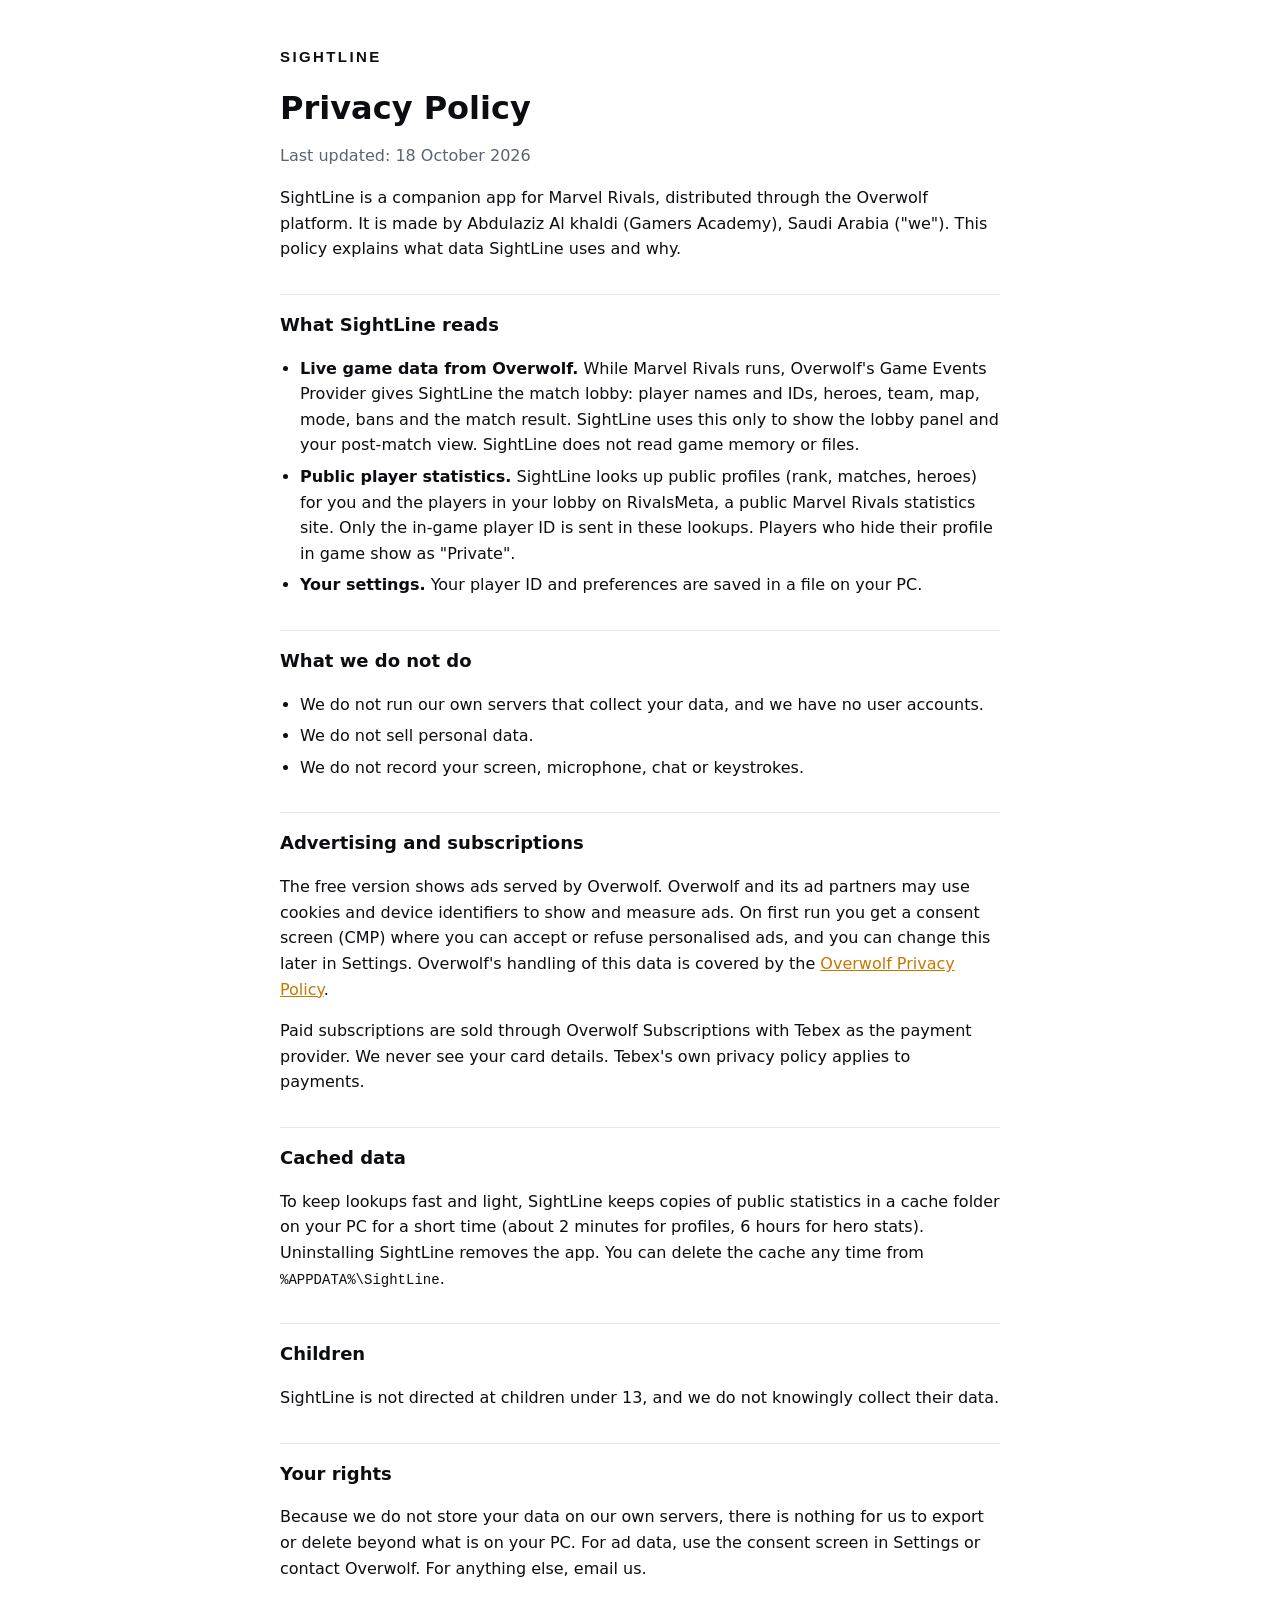
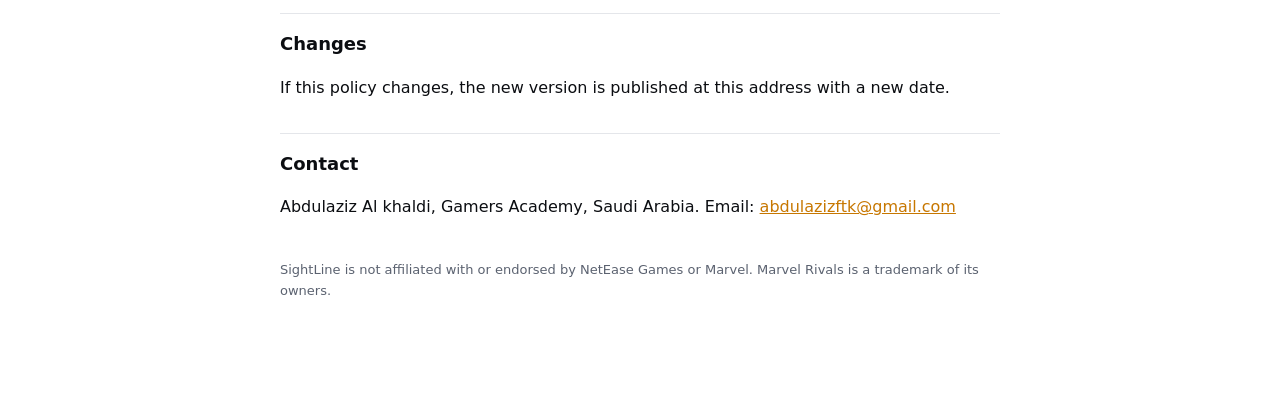
==== privacy.html @ fd4c61a2 "Add files via upload" ====
<!doctype html>
<html lang="en">
<head>
<meta charset="utf-8">
<meta name="viewport" content="width=device-width, initial-scale=1">
<title>SightLine Privacy Policy</title>
<link rel="stylesheet" href="legal.css">
</head>
<body>
<main>
<p class="brand">SIGHTLINE</p>
<h1>Privacy Policy</h1>
<p class="muted">Last updated: 18 October 2026</p>

<p>SightLine is a companion app for Marvel Rivals, distributed through the Overwolf platform. It is made by Abdulaziz Al khaldi (Gamers Academy), Saudi Arabia ("we"). This policy explains what data SightLine uses and why.</p>

<h2>What SightLine reads</h2>
<ul>
  <li><b>Live game data from Overwolf.</b> While Marvel Rivals runs, Overwolf's Game Events Provider gives SightLine the match lobby: player names and IDs, heroes, team, map, mode, bans and the match result. SightLine uses this only to show the lobby panel and your post-match view. SightLine does not read game memory or files.</li>
  <li><b>Public player statistics.</b> SightLine looks up public profiles (rank, matches, heroes) for you and the players in your lobby on RivalsMeta, a public Marvel Rivals statistics site. Only the in-game player ID is sent in these lookups. Players who hide their profile in game show as "Private".</li>
  <li><b>Your settings.</b> Your player ID and preferences are saved in a file on your PC.</li>
</ul>

<h2>What we do not do</h2>
<ul>
  <li>We do not run our own servers that collect your data, and we have no user accounts.</li>
  <li>We do not sell personal data.</li>
  <li>We do not record your screen, microphone, chat or keystrokes.</li>
</ul>

<h2>Advertising and subscriptions</h2>
<p>The free version shows ads served by Overwolf. Overwolf and its ad partners may use cookies and device identifiers to show and measure ads. On first run you get a consent screen (CMP) where you can accept or refuse personalised ads, and you can change this later in Settings. Overwolf's handling of this data is covered by the <a href="https://www.overwolf.com/legal/privacy/">Overwolf Privacy Policy</a>.</p>
<p>Paid subscriptions are sold through Overwolf Subscriptions with Tebex as the payment provider. We never see your card details. Tebex's own privacy policy applies to payments.</p>

<h2>Cached data</h2>
<p>To keep lookups fast and light, SightLine keeps copies of public statistics in a cache folder on your PC for a short time (about 2 minutes for profiles, 6 hours for hero stats). Uninstalling SightLine removes the app. You can delete the cache any time from <code>%APPDATA%\SightLine</code>.</p>

<h2>Children</h2>
<p>SightLine is not directed at children under 13, and we do not knowingly collect their data.</p>

<h2>Your rights</h2>
<p>Because we do not store your data on our own servers, there is nothing for us to export or delete beyond what is on your PC. For ad data, use the consent screen in Settings or contact Overwolf. For anything else, email us.</p>

<h2>Changes</h2>
<p>If this policy changes, the new version is published at this address with a new date.</p>

<h2>Contact</h2>
<p>Abdulaziz Al khaldi, Gamers Academy, Saudi Arabia. Email: <a href="mailto:abdulazizftk@gmail.com">abdulazizftk@gmail.com</a></p>

<p class="muted small">SightLine is not affiliated with or endorsed by NetEase Games or Marvel. Marvel Rivals is a trademark of its owners.</p>
</main>
</body>
</html>
---- legal.css ----
:root { --bg: #FFFFFF; --text: #0B0D11; --muted: #5B6270; --line: #E4E6EA; --amber: #C77700; }
@media (prefers-color-scheme: dark) { :root { --bg: #07080B; --text: #F3F4F6; --muted: #8E95A2; --line: #1F232B; --amber: #FFB224; } }
html { background: var(--bg); color: var(--text); }
body { margin: 0; font: 16px/1.6 "Segoe UI Variable Text", "Segoe UI", system-ui, sans-serif; }
main { max-width: 720px; margin: 0 auto; padding: 48px 16px 80px; }
.brand { font: 600 15px Bahnschrift, "Segoe UI", sans-serif; letter-spacing: .16em; margin: 0 0 24px; }
h1 { font-size: 32px; line-height: 1.2; margin: 0 0 4px; }
h2 { font-size: 18px; margin: 32px 0 6px; padding-top: 16px; border-top: 1px solid var(--line); }
a { color: var(--amber); }
ul { padding-left: 20px; }
li { margin: 6px 0; }
code { font-size: 14px; }
.muted { color: var(--muted); }
.small { font-size: 13px; margin-top: 40px; }
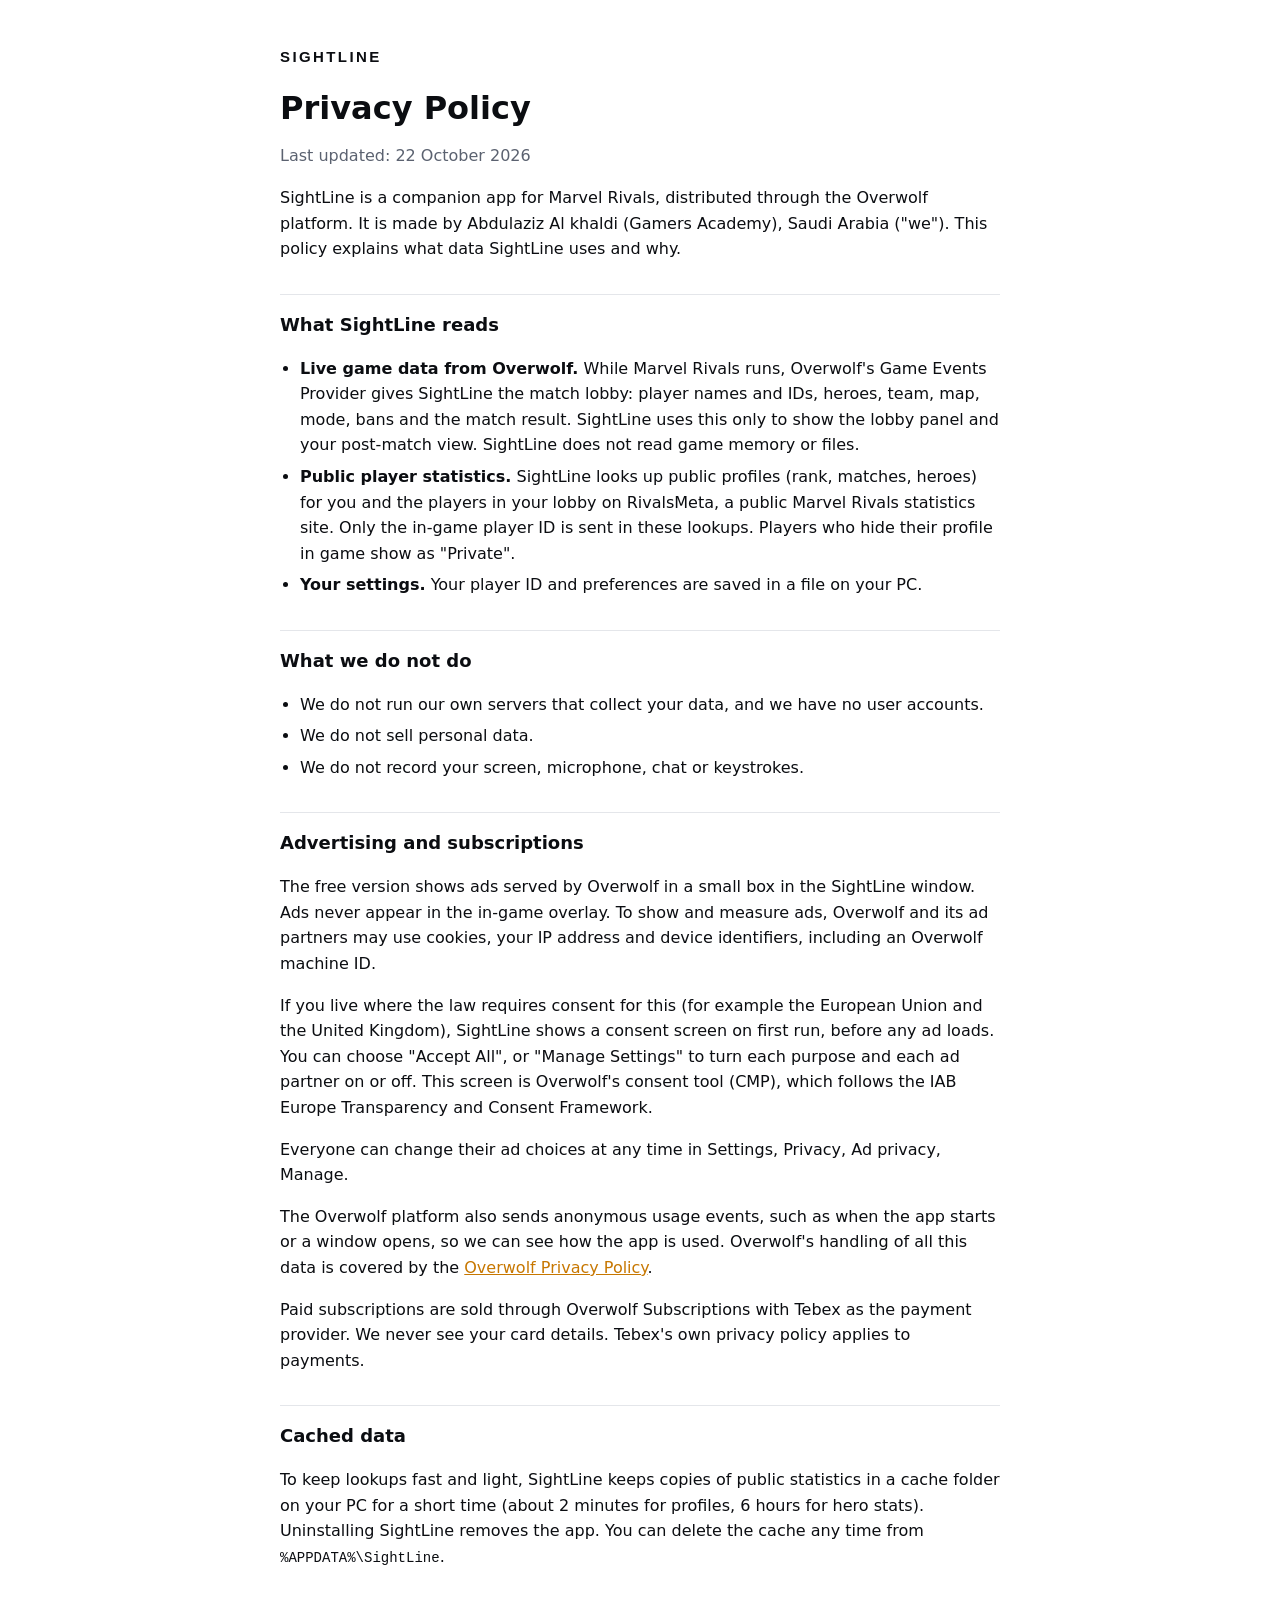
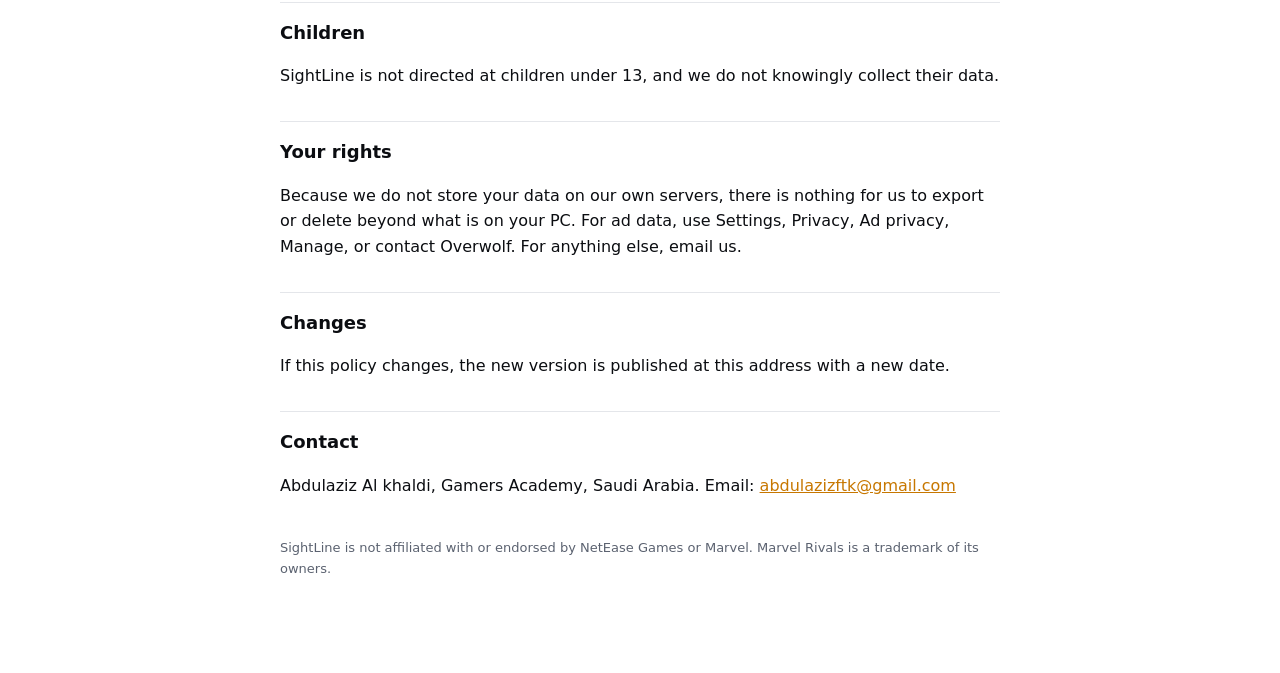
==== commit 0dc6f3fb: "Privacy: Overwolf ads, CMP and usage events Co-Authored-By: Claude Fable 5.1 <noreply@anthropic.com>" ====
--- a/privacy.html
+++ b/privacy.html
@@ -10,7 +10,7 @@
 <main>
 <p class="brand">SIGHTLINE</p>
 <h1>Privacy Policy</h1>
-<p class="muted">Last updated: 18 October 2026</p>
+<p class="muted">Last updated: 22 October 2026</p>
 
 <p>SightLine is a companion app for Marvel Rivals, distributed through the Overwolf platform. It is made by Abdulaziz Al khaldi (Gamers Academy), Saudi Arabia ("we"). This policy explains what data SightLine uses and why.</p>
 
@@ -29,7 +29,10 @@
 </ul>
 
 <h2>Advertising and subscriptions</h2>
-<p>The free version shows ads served by Overwolf. Overwolf and its ad partners may use cookies and device identifiers to show and measure ads. On first run you get a consent screen (CMP) where you can accept or refuse personalised ads, and you can change this later in Settings. Overwolf's handling of this data is covered by the <a href="https://www.overwolf.com/legal/privacy/">Overwolf Privacy Policy</a>.</p>
+<p>The free version shows ads served by Overwolf in a small box in the SightLine window. Ads never appear in the in-game overlay. To show and measure ads, Overwolf and its ad partners may use cookies, your IP address and device identifiers, including an Overwolf machine ID.</p>
+<p>If you live where the law requires consent for this (for example the European Union and the United Kingdom), SightLine shows a consent screen on first run, before any ad loads. You can choose "Accept All", or "Manage Settings" to turn each purpose and each ad partner on or off. This screen is Overwolf's consent tool (CMP), which follows the IAB Europe Transparency and Consent Framework.</p>
+<p>Everyone can change their ad choices at any time in Settings, Privacy, Ad privacy, Manage.</p>
+<p>The Overwolf platform also sends anonymous usage events, such as when the app starts or a window opens, so we can see how the app is used. Overwolf's handling of all this data is covered by the <a href="https://www.overwolf.com/legal/privacy/">Overwolf Privacy Policy</a>.</p>
 <p>Paid subscriptions are sold through Overwolf Subscriptions with Tebex as the payment provider. We never see your card details. Tebex's own privacy policy applies to payments.</p>
 
 <h2>Cached data</h2>
@@ -39,7 +42,7 @@
 <p>SightLine is not directed at children under 13, and we do not knowingly collect their data.</p>
 
 <h2>Your rights</h2>
-<p>Because we do not store your data on our own servers, there is nothing for us to export or delete beyond what is on your PC. For ad data, use the consent screen in Settings or contact Overwolf. For anything else, email us.</p>
+<p>Because we do not store your data on our own servers, there is nothing for us to export or delete beyond what is on your PC. For ad data, use Settings, Privacy, Ad privacy, Manage, or contact Overwolf. For anything else, email us.</p>
 
 <h2>Changes</h2>
 <p>If this policy changes, the new version is published at this address with a new date.</p>
